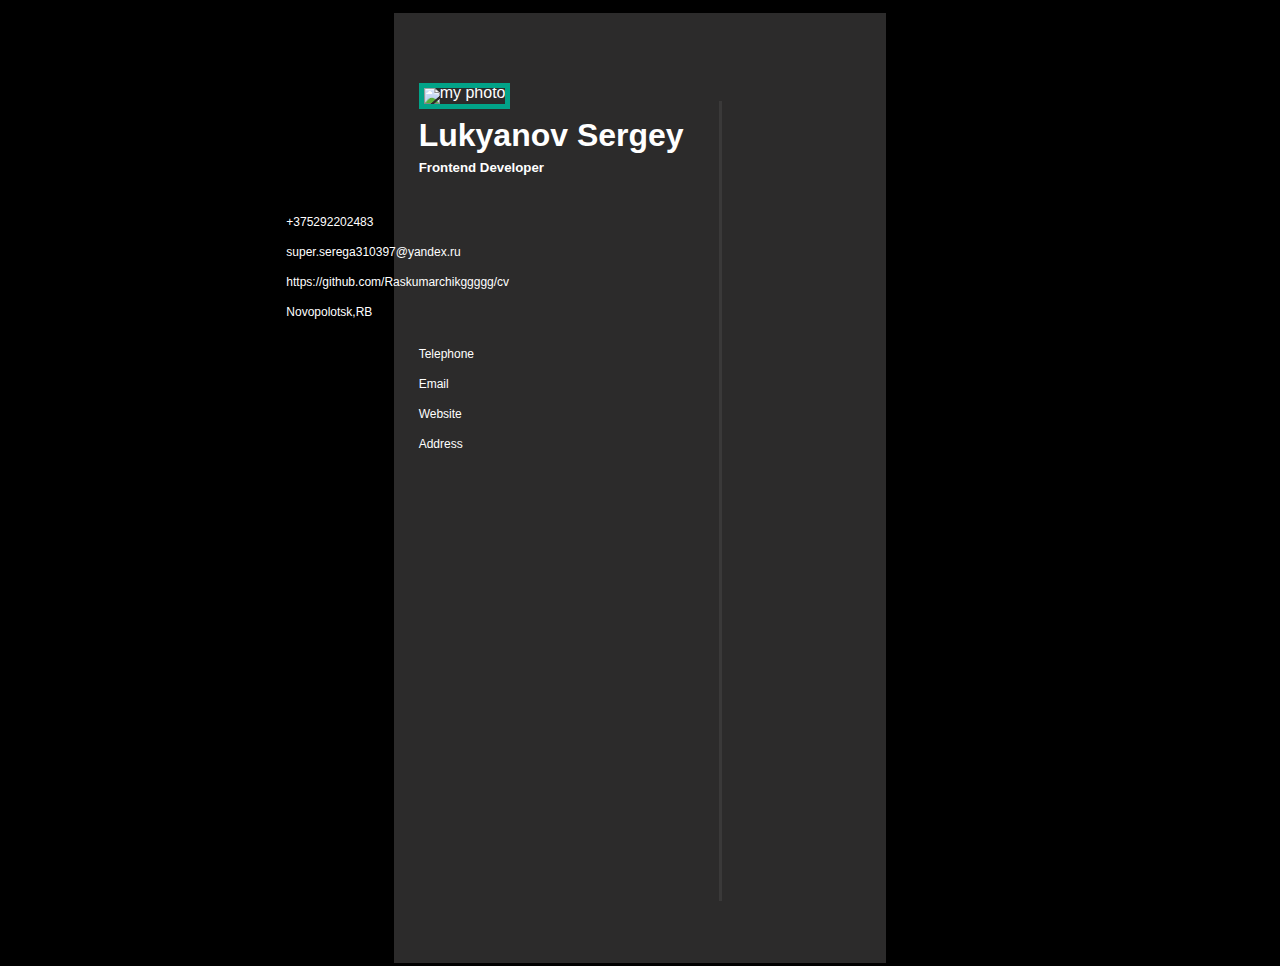
==== index.html @ 2da63798 "CV" ====
<!DOCTYPE html>
<html lang="en">
    <head>
        <meta charset="UTF-8">
        <meta name="viewport" content="width=device-width, initial-scale=1.0">
        <title>CV</title>
        <link href="style.css" rel="stylesheet" type="text/css"/>

    </head>
    <body>
        <div class="block">
            <main>
                <img src="https://sh6-cherepovec-r19.gosweb.gosuslugi.ru/netcat_files/8/148/ed_6shutterstock_151265393_1.jpg" width="130" height="130" alt="my photo">
                <h1>Lukyanov Sergey</h1>
                <h5>Frontend Developer</h5>
            </main>
            <aside>
                <p>+375292202483<br>
                super.serega310397@yandex.ru<br>
                https://github.com/Raskumarchikggggg/cv<br>
                Novopolotsk,RB</p>
            </aside>

            <article>
                <p>Telephone<br>
                    Email<br>
                    Website<br>
                    Address
                </p>
            </article>

            <div class="vertical_line">
            </div>

        </div>
    </body>
</html>
---- style.css ----
body{
    background: rgb(0, 0, 0);
    font-family: Arial, Helvetica, sans-serif;
}

.block {
    width: 37%;
    height: 880px;  /* почему нельзя поставить 100% ? */
    background:rgb(44, 43, 43);
    position: relative;
    margin-left: auto;  /* найти центр блока */
    margin-right: auto;
    top: 5px ;
    padding-left: 25px; /*для сдвига всех элементов в блоке*/
    padding-top: 70px; 

}

main{
    line-height: 10px; /*межстрочный интервал*/
    color: rgb(255, 255, 255);
}

p{
    line-height: 30px; /*межстрочный интервал*/
    color: rgb(255, 255, 255);
    font-size: 12px;
}

img{
    border: 5px solid rgb(2, 163, 136);
}

article {
    position: relative;
    margin-left: auto;
    margin-right: auto;
    word-spacing: 15px ;/**/   
}
aside {

    width: 600px;
    float: right;
    line-height: 30px;

}

.vertical_line{
    width: 3px;
    height: 800px;
    background-color: rgb(58, 57, 57);
    margin-left: 300px; /*Центр*/
    transform: rotate(180deg);    /*Повернуть вертикально */
    transform: translateY(-370px);

}
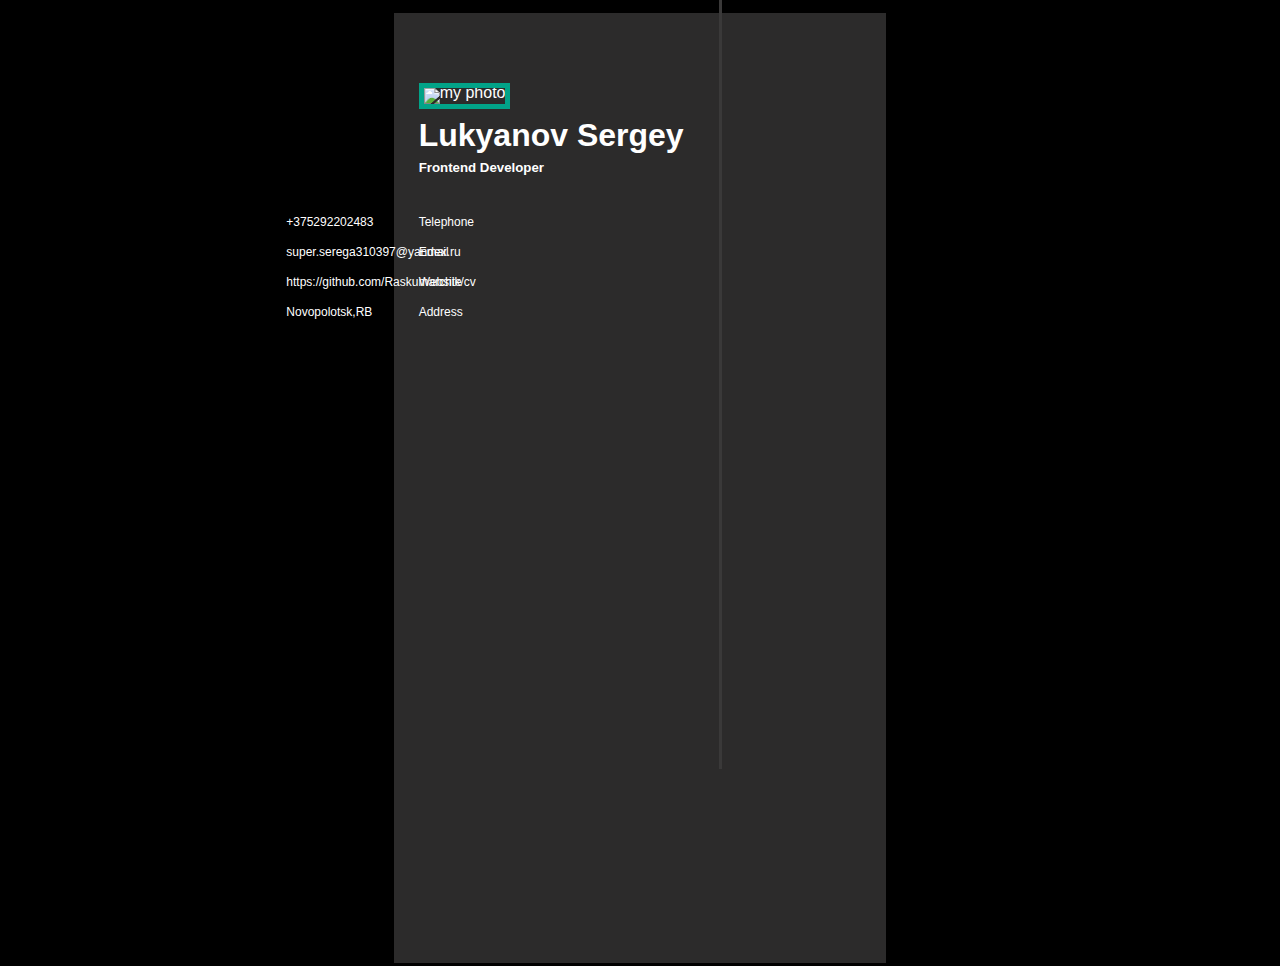
==== commit eda261b5: "test1" ====
--- a/index.html
+++ b/index.html
@@ -9,25 +9,28 @@
     </head>
     <body>
         <div class="block">
-            <main>
-                <img src="https://sh6-cherepovec-r19.gosweb.gosuslugi.ru/netcat_files/8/148/ed_6shutterstock_151265393_1.jpg" width="130" height="130" alt="my photo">
+            
+            <div class="main">
+                <img src="https://sh6-cherepovec-r19.gosweb.gosuslugi.ru/netcat_files/8/148/ed_6shutterstock_151265393_1.jpg" width="130" height="130" alt="my photo" class="img_1">
                 <h1>Lukyanov Sergey</h1>
                 <h5>Frontend Developer</h5>
-            </main>
-            <aside>
-                <p>+375292202483<br>
-                super.serega310397@yandex.ru<br>
-                https://github.com/Raskumarchikggggg/cv<br>
-                Novopolotsk,RB</p>
-            </aside>
+                </img>
+            </div>
+            
+            <div class="contacts">
+                    <p>+375292202483<br>
+                    super.serega310397@yandex.ru<br>
+                    https://github.com/Raskumarchik/cv<br>
+                    Novopolotsk,RB</p>
+            </div>
 
-            <article>
+            <div class="type_contacts">
                 <p>Telephone<br>
                     Email<br>
                     Website<br>
                     Address
                 </p>
-            </article>
+            </div>
 
             <div class="vertical_line">
             </div>
--- a/style.css
+++ b/style.css
@@ -13,36 +13,31 @@
     top: 5px ;
     padding-left: 25px; /*для сдвига всех элементов в блоке*/
     padding-top: 70px; 
-
 }
 
-main{
+.main{
     line-height: 10px; /*межстрочный интервал*/
     color: rgb(255, 255, 255);
 }
 
-p{
+.img_1{
+    border: 5px solid rgb(2, 163, 136);
+}
+
+.type_contacts {
+    position: absolute;
+    line-height: 30px; /*межстрочный интервал*/
+    color: rgb(255, 255, 255);
+    font-size: 12px;   
+}
+
+.contacts {
+    width: 600px;
+    float: right;
+    line-height: 30px;
     line-height: 30px; /*межстрочный интервал*/
     color: rgb(255, 255, 255);
     font-size: 12px;
-}
-
-img{
-    border: 5px solid rgb(2, 163, 136);
-}
-
-article {
-    position: relative;
-    margin-left: auto;
-    margin-right: auto;
-    word-spacing: 15px ;/**/   
-}
-aside {
-
-    width: 600px;
-    float: right;
-    line-height: 30px;
-
 }
 
 .vertical_line{
@@ -51,6 +46,5 @@
     background-color: rgb(58, 57, 57);
     margin-left: 300px; /*Центр*/
     transform: rotate(180deg);    /*Повернуть вертикально */
-    transform: translateY(-370px);
-
+    transform: translateY(-226px);
 }
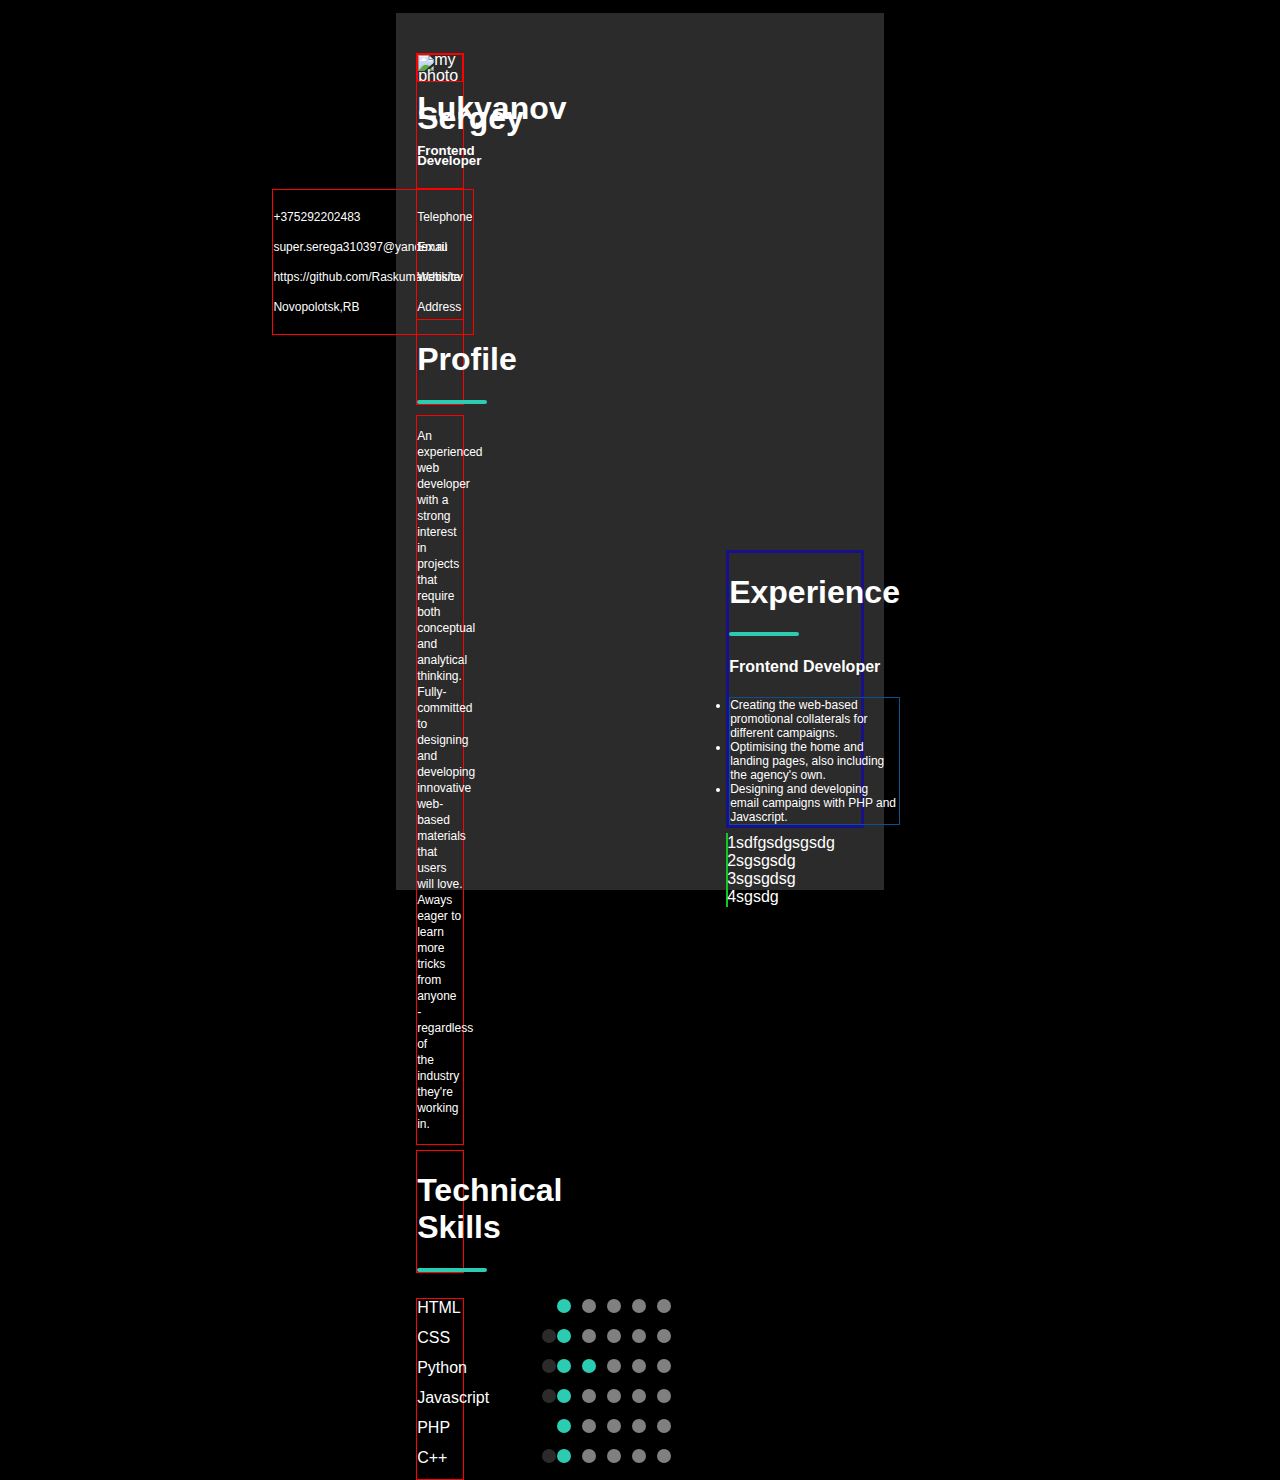
==== commit a8ed1b51: "vc" ====
--- a/index.html
+++ b/index.html
@@ -9,7 +9,7 @@
     </head>
     <body>
         <div class="block">
-            
+
             <div class="main">
                 <img src="https://sh6-cherepovec-r19.gosweb.gosuslugi.ru/netcat_files/8/148/ed_6shutterstock_151265393_1.jpg" width="130" height="130" alt="my photo" class="img_1">
                 <h1>Lukyanov Sergey</h1>
@@ -32,9 +32,65 @@
                 </p>
             </div>
 
-            <div class="vertical_line">
+            <div class="profile">
+                <h1>Profile</h1>
+                <div class="gorizont_line"></div>
+            </div>
+
+            <div class="profile_information">
+                <p>
+                    An experienced web developer with a<br>
+                    strong interest in projects that require<br>
+                    both conceptual and analytical thinking.<br>
+                    Fully-committed to designing and<br>
+                    developing innovative web-based materials<br>
+                    that users will love. Aways eager to learn<br>
+                    more tricks from anyone - regardless of<br>
+                    the industry they're working in.<br>
+                </p>
+
+            </div>
+
+
+
+            <div class="container">
+                <div class="items item_1"><h1>Technical Skills</h1></div>
+                <div class="items item_2"></div>
+            </div>
+
+            <div class="container_2">
+                <div class="item item_3">HTML</div>
+                <div class="item item_4"></div>
+                <div class="item item_5">CSS</div>
+                <div class="item item_6"></div>
+                <div class="item item_7">Python</div>
+                <div class="item item_8"></div>
+                <div class="item item_9">Javascript</div>
+                <div class="item item_10"></div>
+                <div class="item item_11">PHP</div>
+                <div class="item item_12"></div>
+                <div class="item item_13">C++</div>
+                <div class="item item_14"></div>
+            </div>
+
+            <div class="experience">
+                <div class="item item_15"><h1>Experience</h1></div>
+                <div class="item item_16"></div>
+                <h4>Frontend Developer</h4>
+                <div class="item item_17">
+                    <li>Creating the web-based promotional collaterals for different campaigns.</li>
+                    <li>Optimising the home and landing pages, also including the agency's own.</li>
+                    <li>Designing and developing email campaigns with PHP and Javascript.</li></div>
+            </div>
+
+            <div class="exp">
+                <div class="item item_18">1sdfgsdgsgsdg</div>
+                <div class="item item_19">2sgsgsdg</div>
+                <div class="item item_20">3sgsgdsg</div>
+                <div class="item item_21">4sgsdg</div>
             </div>
 
         </div>
+        
     </body>
 </html>--- a/style.css
+++ b/style.css
@@ -5,39 +5,57 @@
 
 .block {
     width: 37%;
-    height: 880px;  /* почему нельзя поставить 100% ? */
+    height: 93vh;  /* почему нельзя поставить 100% ? */
     background:rgb(44, 43, 43);
     position: relative;
     margin-left: auto;  /* найти центр блока */
     margin-right: auto;
     top: 5px ;
-    padding-left: 25px; /*для сдвига всех элементов в блоке*/
-    padding-top: 70px; 
+    padding-left: 20px; /*для сдвига всех элементов в блоке*/
+    padding-top: 40px; 
 }
 
 .main{
     line-height: 10px; /*межстрочный интервал*/
     color: rgb(255, 255, 255);
-}
-
+    margin-right: 420px;
+    border: 1px solid red;
+    
+}
+
+.img_1:hover{
+    transform: scale(1.5); 
+    border: 5px solid rgb(43, 204, 177);
+
+}
 .img_1{
-    border: 5px solid rgb(2, 163, 136);
+    border: 5px solid rgb(43, 204, 177);
+    transition: transform 0.5s;
+    border: 1px solid red;
+
 }
 
 .type_contacts {
     position: absolute;
     line-height: 30px; /*межстрочный интервал*/
     color: rgb(255, 255, 255);
-    font-size: 12px;   
+    font-size: 12px;  
+    transition: 0.2s; 
+    border: 1px solid red;
 }
 
 .contacts {
-    width: 600px;
+    margin-right:420px;
+    transition: transform 0.5s;
     float: right;
-    line-height: 30px;
     line-height: 30px; /*межстрочный интервал*/
     color: rgb(255, 255, 255);
     font-size: 12px;
+    border: 1px solid red;
+}
+
+.contacts:hover{
+    transform: scale(1.1); 
 }
 
 .vertical_line{
@@ -46,5 +64,175 @@
     background-color: rgb(58, 57, 57);
     margin-left: 300px; /*Центр*/
     transform: rotate(180deg);    /*Повернуть вертикально */
-    transform: translateY(-226px);
-}
+    transform: translateY(-600px);
+}
+
+.profile_information{
+    margin-top: 10px;
+    line-height: 30px; /*межстрочный интервал*/
+    color: rgb(255, 255, 255);
+    font-size: 12px;
+    line-height: 16px;
+    margin-right:420px;
+    border: 1px solid red;
+}
+.profile{
+    margin-top: 130px;
+    margin-right:420px;
+    color: rgb(255, 255, 255);
+    border: 1px solid red; 
+ 
+     
+}
+.gorizont_line{
+    width:70px;
+    border-bottom:4px solid rgb(43, 204, 177);
+    border-radius: 5px;
+
+}
+
+.container{
+    margin-right:420px;
+    margin-top: 5px;
+    grid-template-columns:minmax(25px, 290px);/*размер колонок*/
+    display: grid;
+    grid-auto-rows:minmax(1px, auto) ;
+    border: 1px solid red;
+}
+
+.items{
+
+    color: rgb(255, 255, 255);
+}
+
+.item_2{
+    width:70px;
+    border-bottom:4px solid rgb(43, 204, 177);
+    border-radius: 5px;
+    
+}
+
+.container_2{
+    margin-top: 25px;
+    grid-template-columns: 125px 145px;/*размер колонок*/
+    grid-auto-rows: 30px;/*размер для незаданных строк */
+    display: grid;
+    margin-right:420px;
+    border: 1px solid red;
+}
+
+.item{
+    color: rgb(255, 255, 255);
+   
+
+}
+
+.item_4{
+
+    width: 14px;
+    height: 14px;
+    border-radius: 50%;
+    box-shadow: 15px 0px 0 0 rgb(43, 204, 177),
+                40px 0px 0 0 gray,
+                65px 0px 0 0 gray,
+                90px 0px 0 0 gray,
+                115px 0px 0 0 gray;
+}
+
+.item_6{
+    background-color: rgb(44, 43, 43);
+    width: 14px;
+    height: 14px;
+    border-radius: 50%;
+    box-shadow: 15px 0px 0 0 rgb(43, 204, 177),
+                40px 0px 0 0 gray,
+                65px 0px 0 0 gray,
+                90px 0px 0 0 gray,
+                115px 0px 0 0 gray;
+}
+
+.item_8{
+    background-color: rgb(44, 43, 43);
+    width: 14px;
+    height: 14px;
+    border-radius: 50%;
+    box-shadow: 15px 0px 0 0 rgb(43, 204, 177),
+                40px 0px 0 0 rgb(43, 204, 177),
+                65px 0px 0 0 gray,
+                90px 0px 0 0 gray,
+                115px 0px 0 0 gray;
+}
+
+.item_10{
+    background-color: rgb(44, 43, 43);
+    width: 14px;
+    height: 14px;
+    border-radius: 50%;
+    box-shadow: 15px 0px 0 0 rgb(43, 204, 177),
+                40px 0px 0 0 gray,
+                65px 0px 0 0 gray,
+                90px 0px 0 0 gray,
+                115px 0px 0 0 gray;
+}
+
+.item_12{
+    width: 14px;
+    height: 14px;
+    border-radius: 50%;
+    box-shadow: 15px 0px 0 0 rgb(43, 204, 177),
+                40px 0px 0 0 gray,
+                65px 0px 0 0 gray,
+                90px 0px 0 0 gray,
+                115px 0px 0 0 gray;
+}
+
+.item_14{
+    background-color: rgb(44, 43, 43);
+    width: 14px;
+    height: 14px;
+    border-radius: 50%;
+    box-shadow: 15px 0px 0 0 rgb(43, 204, 177),
+                40px 0px 0 0 gray,
+                65px 0px 0 0 gray,
+                90px 0px 0 0 gray,
+                115px 0px 0 0 gray;
+}
+
+.experience{
+    color: rgb(255, 255, 255);
+    grid-template-columns: auto;
+    grid-auto-rows: auto;
+    display: grid;
+    justify-content: start;
+    margin-top: -930px;
+    margin-right: 20px;
+    margin-left: 310px; 
+    border: 3px solid rgb(24, 15, 138); 
+     
+
+}
+
+.item_16{
+    width:70px;
+    border-bottom:4px solid rgb(43, 204, 177);
+    border-radius: 5px;
+
+}
+
+.item_17{
+    font-size: 12px;
+    border: 1px solid rgb(17, 79, 136);
+}
+
+.exp{
+    
+    color: rgb(255, 255, 255);
+    grid-template-columns: auto;
+    grid-auto-rows: auto;
+    justify-content: start;
+    display: grid;
+    margin-top: 1%;
+    margin-right: 200px;
+    margin-left: 310px;
+    border: 1px solid rgb(17, 201, 27);
+}
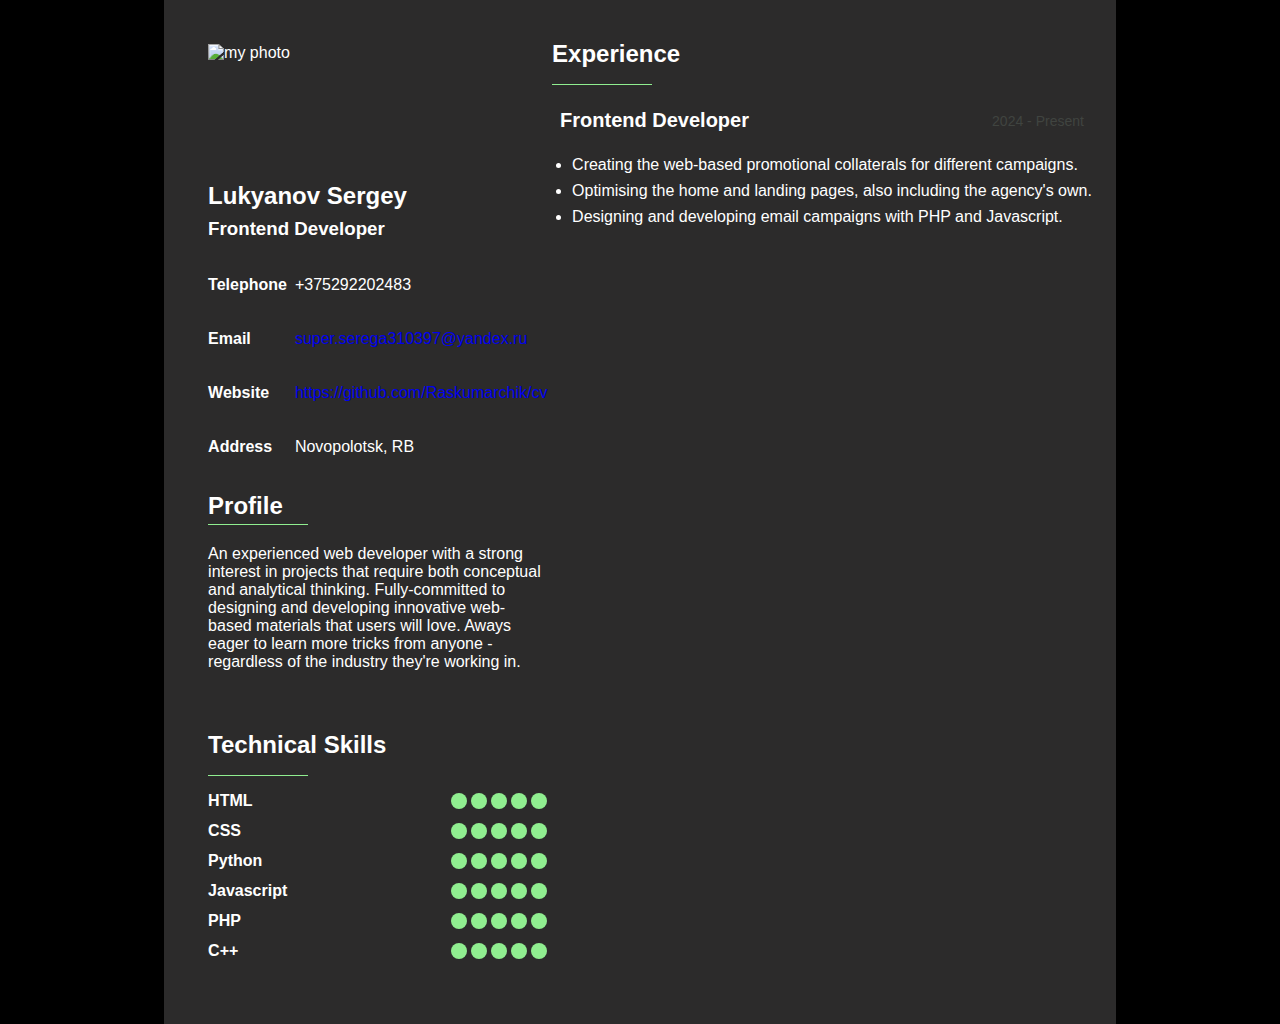
==== commit c7c133dd: "remove redundant wrappers and reorganised styles" ====
--- a/index.html
+++ b/index.html
@@ -1,96 +1,139 @@
 <!DOCTYPE html>
 <html lang="en">
-    <head>
-        <meta charset="UTF-8">
-        <meta name="viewport" content="width=device-width, initial-scale=1.0">
-        <title>CV</title>
-        <link href="style.css" rel="stylesheet" type="text/css"/>
+<head>
+    <meta charset="UTF-8">
+    <meta name="viewport" content="width=device-width, initial-scale=1.0">
+    <title>CV</title>
+    <link href="style.css" rel="stylesheet" type="text/css"/>
+</head>
+<body>
+<main class="container">
+    <aside class="sidebar">
+        <!-- Профильный блок -->
+        <section class="intro">
+            <img src="https://sh6-cherepovec-r19.gosweb.gosuslugi.ru/netcat_files/8/148/ed_6shutterstock_151265393_1.jpg"
+                 width="130" height="130" alt="my photo" class="profile-image"/>
+            <h2>Lukyanov Sergey</h2>
+            <h3>Frontend Developer</h3>
+        </section>
 
-    </head>
-    <body>
-        <div class="block">
+        <!-- Контактная информация -->
+        <section class="contacts">
+            <div class="contact-item">
+                <p class="contact-label">Telephone</p>
+                <p class="contact-value">+375292202483</p>
+            </div>
+            <div class="contact-item">
+                <p class="contact-label">Email</p>
+                <a href="mailto:super.serega310397@yandex.ru" class="contact-value">super.serega310397@yandex.ru</a>
+            </div>
+            <div class="contact-item">
+                <p class="contact-label">Website</p>
+                <a href="https://github.com/Raskumarchik/cv" target="_blank" class="contact-value">https://github.com/Raskumarchik/cv</a>
+            </div>
+            <div class="contact-item">
+                <p class="contact-label">Address</p>
+                <p class="contact-value">Novopolotsk, RB</p>
+            </div>
+        </section>
+        <section class="profile">
+            <h2>Profile</h2>
+            <hr class="gorizont_line"/>
+            <p>
+                An experienced web developer with a
+                strong interest in projects that require
+                both conceptual and analytical thinking.
+                Fully-committed to designing and
+                developing innovative web-based materials
+                that users will love. Aways eager to learn
+                more tricks from anyone - regardless of
+                the industry they're working in.
+            </p>
+        </section>
+        <section class="technical_skills">
+            <h2>Technical Skills</h2>
+            <hr class="gorizont_line"/>
+            <ul class="skills-list">
+                <li class="skill-item">
+                    <span class="skill-name">HTML</span>
+                    <div class="skill-rating">
+                        <div class="circle"></div>
+                        <div class="circle"></div>
+                        <div class="circle"></div>
+                        <div class="circle"></div>
+                        <div class="circle"></div>
+                    </div>
+                </li>
+                <li class="skill-item">
+                    <span class="skill-name">CSS</span>
+                    <div class="skill-rating">
+                        <div class="circle"></div>
+                        <div class="circle"></div>
+                        <div class="circle"></div>
+                        <div class="circle"></div>
+                        <div class="circle"></div>
+                    </div>
+                </li>
+                <li class="skill-item">
+                    <span class="skill-name">Python</span>
+                    <div class="skill-rating">
+                        <div class="circle"></div>
+                        <div class="circle"></div>
+                        <div class="circle"></div>
+                        <div class="circle"></div>
+                        <div class="circle"></div>
+                    </div>
+                </li>
+                <li class="skill-item">
+                    <span class="skill-name">Javascript</span>
+                    <div class="skill-rating">
+                        <div class="circle"></div>
+                        <div class="circle"></div>
+                        <div class="circle"></div>
+                        <div class="circle"></div>
+                        <div class="circle"></div>
+                    </div>
+                </li>
+                <li class="skill-item">
+                    <span class="skill-name">PHP</span>
+                    <div class="skill-rating">
+                        <div class="circle"></div>
+                        <div class="circle"></div>
+                        <div class="circle"></div>
+                        <div class="circle"></div>
+                        <div class="circle"></div>
+                    </div>
+                </li>
+                <li class="skill-item">
+                    <span class="skill-name">C++</span>
+                    <div class="skill-rating">
+                        <div class="circle"></div>
+                        <div class="circle"></div>
+                        <div class="circle"></div>
+                        <div class="circle"></div>
+                        <div class="circle"></div>
+                    </div>
+                </li>
+            </ul>
+        </section>
+    </aside>
 
-            <div class="main">
-                <img src="https://sh6-cherepovec-r19.gosweb.gosuslugi.ru/netcat_files/8/148/ed_6shutterstock_151265393_1.jpg" width="130" height="130" alt="my photo" class="img_1">
-                <h1>Lukyanov Sergey</h1>
-                <h5>Frontend Developer</h5>
-                </img>
+    <!-- Опыт работы -->
+    <article class="experience">
+        <h1 class="experience-title">Experience</h1>
+        <hr class="gorizont_line"/>
+        <div class="job">
+            <div class="job-header">
+                <h3 class="job-title">Frontend Developer</h3>
+                <p class="job-duration">2024 - Present</p>
             </div>
-            
-            <div class="contacts">
-                    <p>+375292202483<br>
-                    super.serega310397@yandex.ru<br>
-                    https://github.com/Raskumarchik/cv<br>
-                    Novopolotsk,RB</p>
-            </div>
-
-            <div class="type_contacts">
-                <p>Telephone<br>
-                    Email<br>
-                    Website<br>
-                    Address
-                </p>
-            </div>
-
-            <div class="profile">
-                <h1>Profile</h1>
-                <div class="gorizont_line"></div>
-            </div>
-
-            <div class="profile_information">
-                <p>
-                    An experienced web developer with a<br>
-                    strong interest in projects that require<br>
-                    both conceptual and analytical thinking.<br>
-                    Fully-committed to designing and<br>
-                    developing innovative web-based materials<br>
-                    that users will love. Aways eager to learn<br>
-                    more tricks from anyone - regardless of<br>
-                    the industry they're working in.<br>
-                </p>
-
-            </div>
-
-
-
-            <div class="container">
-                <div class="items item_1"><h1>Technical Skills</h1></div>
-                <div class="items item_2"></div>
-            </div>
-
-            <div class="container_2">
-                <div class="item item_3">HTML</div>
-                <div class="item item_4"></div>
-                <div class="item item_5">CSS</div>
-                <div class="item item_6"></div>
-                <div class="item item_7">Python</div>
-                <div class="item item_8"></div>
-                <div class="item item_9">Javascript</div>
-                <div class="item item_10"></div>
-                <div class="item item_11">PHP</div>
-                <div class="item item_12"></div>
-                <div class="item item_13">C++</div>
-                <div class="item item_14"></div>
-            </div>
-
-            <div class="experience">
-                <div class="item item_15"><h1>Experience</h1></div>
-                <div class="item item_16"></div>
-                <h4>Frontend Developer</h4>
-                <div class="item item_17">
-                    <li>Creating the web-based promotional collaterals for different campaigns.</li>
-                    <li>Optimising the home and landing pages, also including the agency's own.</li>
-                    <li>Designing and developing email campaigns with PHP and Javascript.</li></div>
-            </div>
-
-            <div class="exp">
-                <div class="item item_18">1sdfgsdgsgsdg</div>
-                <div class="item item_19">2sgsgsdg</div>
-                <div class="item item_20">3sgsgdsg</div>
-                <div class="item item_21">4sgsdg</div>
-            </div>
-
+            <ul class="job-tasks">
+                <li class="task-item">Creating the web-based promotional collaterals for different campaigns.</li>
+                <li class="task-item">Optimising the home and landing pages, also including the agency's own.</li>
+                <li class="task-item">Designing and developing email campaigns with PHP and Javascript.</li>
+            </ul>
         </div>
-        
-    </body>
-</html>+    </article>
+</main>
+</body>
+</html>
--- a/style.css
+++ b/style.css
@@ -1,238 +1,227 @@
-body{
+html, body {
+    margin: 0;
+    padding: 0;
+    display: flex;
+    justify-content: center;
+    align-items: center;
     background: rgb(0, 0, 0);
     font-family: Arial, Helvetica, sans-serif;
 }
 
-.block {
-    width: 37%;
-    height: 93vh;  /* почему нельзя поставить 100% ? */
+.container {
     background:rgb(44, 43, 43);
     position: relative;
-    margin-left: auto;  /* найти центр блока */
-    margin-right: auto;
-    top: 5px ;
-    padding-left: 20px; /*для сдвига всех элементов в блоке*/
-    padding-top: 40px; 
-}
-
-.main{
-    line-height: 10px; /*межстрочный интервал*/
-    color: rgb(255, 255, 255);
-    margin-right: 420px;
-    border: 1px solid red;
-    
-}
-
-.img_1:hover{
-    transform: scale(1.5); 
-    border: 5px solid rgb(43, 204, 177);
-
-}
-.img_1{
-    border: 5px solid rgb(43, 204, 177);
-    transition: transform 0.5s;
-    border: 1px solid red;
-
-}
-
-.type_contacts {
-    position: absolute;
-    line-height: 30px; /*межстрочный интервал*/
-    color: rgb(255, 255, 255);
-    font-size: 12px;  
-    transition: 0.2s; 
-    border: 1px solid red;
-}
-
+    width: 100%;
+    height: 100%;
+    max-width: 1280px;
+    align-content: flex-start;
+    display: grid;
+    grid-template-columns: 340px 1fr;
+    gap: 24px;
+    padding: 24px;
+    box-sizing: border-box;
+}
+
+/* Стили для aside */
+.sidebar {
+    display: grid;
+    grid-template-rows: auto auto;
+    gap: 20px;
+    background-color: rgb(44, 43, 43);
+    padding: 20px;
+    width: 100%;
+    margin: 0 auto;
+    max-width: 380px;
+    box-sizing: border-box;
+    color: white;
+}
+
+/* Профильный блок */
+.intro {
+    display: grid;
+    grid-template-columns: auto;
+    justify-items: start;
+    gap: 8px;
+}
+
+/* Стиль для изображения профиля */
+.profile-image {
+    width: 130px;
+    height: 130px;
+}
+
+/* Стили для заголовков */
+.intro h2, .intro h3 {
+    margin: 0;
+    padding: 0;
+}
+
+/* Контактная информация */
 .contacts {
-    margin-right:420px;
-    transition: transform 0.5s;
-    float: right;
-    line-height: 30px; /*межстрочный интервал*/
-    color: rgb(255, 255, 255);
-    font-size: 12px;
-    border: 1px solid red;
-}
-
-.contacts:hover{
-    transform: scale(1.1); 
-}
-
-.vertical_line{
-    width: 3px;
-    height: 800px;
-    background-color: rgb(58, 57, 57);
-    margin-left: 300px; /*Центр*/
-    transform: rotate(180deg);    /*Повернуть вертикально */
-    transform: translateY(-600px);
-}
-
-.profile_information{
-    margin-top: 10px;
-    line-height: 30px; /*межстрочный интервал*/
-    color: rgb(255, 255, 255);
-    font-size: 12px;
-    line-height: 16px;
-    margin-right:420px;
-    border: 1px solid red;
-}
-.profile{
-    margin-top: 130px;
-    margin-right:420px;
-    color: rgb(255, 255, 255);
-    border: 1px solid red; 
- 
-     
-}
-.gorizont_line{
-    width:70px;
-    border-bottom:4px solid rgb(43, 204, 177);
-    border-radius: 5px;
-
-}
-
-.container{
-    margin-right:420px;
-    margin-top: 5px;
-    grid-template-columns:minmax(25px, 290px);/*размер колонок*/
-    display: grid;
-    grid-auto-rows:minmax(1px, auto) ;
-    border: 1px solid red;
-}
-
-.items{
-
-    color: rgb(255, 255, 255);
-}
-
-.item_2{
-    width:70px;
-    border-bottom:4px solid rgb(43, 204, 177);
-    border-radius: 5px;
-    
-}
-
-.container_2{
-    margin-top: 25px;
-    grid-template-columns: 125px 145px;/*размер колонок*/
-    grid-auto-rows: 30px;/*размер для незаданных строк */
-    display: grid;
-    margin-right:420px;
-    border: 1px solid red;
-}
-
-.item{
-    color: rgb(255, 255, 255);
-   
-
-}
-
-.item_4{
-
-    width: 14px;
-    height: 14px;
-    border-radius: 50%;
-    box-shadow: 15px 0px 0 0 rgb(43, 204, 177),
-                40px 0px 0 0 gray,
-                65px 0px 0 0 gray,
-                90px 0px 0 0 gray,
-                115px 0px 0 0 gray;
-}
-
-.item_6{
-    background-color: rgb(44, 43, 43);
-    width: 14px;
-    height: 14px;
-    border-radius: 50%;
-    box-shadow: 15px 0px 0 0 rgb(43, 204, 177),
-                40px 0px 0 0 gray,
-                65px 0px 0 0 gray,
-                90px 0px 0 0 gray,
-                115px 0px 0 0 gray;
-}
-
-.item_8{
-    background-color: rgb(44, 43, 43);
-    width: 14px;
-    height: 14px;
-    border-radius: 50%;
-    box-shadow: 15px 0px 0 0 rgb(43, 204, 177),
-                40px 0px 0 0 rgb(43, 204, 177),
-                65px 0px 0 0 gray,
-                90px 0px 0 0 gray,
-                115px 0px 0 0 gray;
-}
-
-.item_10{
-    background-color: rgb(44, 43, 43);
-    width: 14px;
-    height: 14px;
-    border-radius: 50%;
-    box-shadow: 15px 0px 0 0 rgb(43, 204, 177),
-                40px 0px 0 0 gray,
-                65px 0px 0 0 gray,
-                90px 0px 0 0 gray,
-                115px 0px 0 0 gray;
-}
-
-.item_12{
-    width: 14px;
-    height: 14px;
-    border-radius: 50%;
-    box-shadow: 15px 0px 0 0 rgb(43, 204, 177),
-                40px 0px 0 0 gray,
-                65px 0px 0 0 gray,
-                90px 0px 0 0 gray,
-                115px 0px 0 0 gray;
-}
-
-.item_14{
-    background-color: rgb(44, 43, 43);
-    width: 14px;
-    height: 14px;
-    border-radius: 50%;
-    box-shadow: 15px 0px 0 0 rgb(43, 204, 177),
-                40px 0px 0 0 gray,
-                65px 0px 0 0 gray,
-                90px 0px 0 0 gray,
-                115px 0px 0 0 gray;
-}
-
-.experience{
-    color: rgb(255, 255, 255);
-    grid-template-columns: auto;
-    grid-auto-rows: auto;
-    display: grid;
-    justify-content: start;
-    margin-top: -930px;
-    margin-right: 20px;
-    margin-left: 310px; 
-    border: 3px solid rgb(24, 15, 138); 
-     
-
-}
-
-.item_16{
-    width:70px;
-    border-bottom:4px solid rgb(43, 204, 177);
-    border-radius: 5px;
-
-}
-
-.item_17{
-    font-size: 12px;
-    border: 1px solid rgb(17, 79, 136);
-}
-
-.exp{
-    
-    color: rgb(255, 255, 255);
-    grid-template-columns: auto;
-    grid-auto-rows: auto;
-    justify-content: start;
-    display: grid;
-    margin-top: 1%;
-    margin-right: 200px;
-    margin-left: 310px;
-    border: 1px solid rgb(17, 201, 27);
-}
+    display: grid;
+    grid-template-columns: 1fr 1fr;
+    gap: 4px 8px;
+    align-items: center;
+    justify-content: center;
+}
+
+/* Контактные элементы */
+.contact-item {
+    display: contents;
+}
+
+.contact-label {
+    font-weight: bold;
+}
+
+.contact-value {
+    word-wrap: break-word;
+}
+
+.contacts a {
+    text-decoration: none;
+}
+
+.contacts a:hover {
+    text-decoration: underline;
+}
+.profile {
+    display: grid;
+    grid-template-rows: auto auto auto; /* Заголовок, линия, текст */
+    gap: 4px; /* Вертикальный отступ между элементами */
+    color: white;
+    justify-content: left;
+}
+
+/* Заголовок профиля */
+.profile h2 {
+    margin: 0;
+}
+
+/* Разделительная линия */
+.gorizont_line {
+    text-align: left;
+    width: 100px;
+    height: 3px;
+    background-color: #90ee90;
+    margin: 0 0 4px 0; /* Убираем боковые отступы и добавляем отступ снизу */
+    border: none;
+}
+
+.profile p {
+    margin: 0;
+    padding: 0;
+}
+
+/* Основной стиль для секции */
+.technical_skills {
+    margin: 20px 0;
+    color: white;
+}
+
+/* Стили для заголовка */
+.technical_skills h2 {
+    margin-bottom: 16px;
+}
+
+/* Стили для списка скиллов */
+.skills-list {
+    list-style: none;
+    padding: 0;
+    margin: 16px 0 0;
+    display: grid;
+    grid-template-columns: 1fr; /* Одна колонка для маленьких экранов */
+    gap: 12px;
+}
+
+.skill-item {
+    display: grid;
+    grid-template-columns: 1fr auto; /* Название скилла и рейтинги */
+    align-items: center;
+    gap: 8px; /* Отступ между названием и рейтингом */
+}
+
+.skill-name {
+    font-size: 16px;
+    font-weight: bold;
+}
+
+.skill-rating {
+    display: grid;
+    grid-template-columns: repeat(5, 1fr); /* 5 колонок для кружочков */
+    gap: 4px; /* Отступы между кружочками */
+}
+
+
+.circle {
+    width: 16px; /* Высота и ширина */
+    height: 16px;
+    background-color: #90ee90; /* Нежный зеленый цвет */
+    border-radius: 50%; /* Круглая форма */
+}
+
+
+/* Основной стиль для секции опыта работы */
+.experience {
+    margin: 0;
+    color: white;
+}
+
+/* Заголовок секции */
+.experience-title {
+    font-size: 24px;
+    margin-bottom: 16px;
+}
+
+/* Горизонтальная линия */
+.gorizont_line {
+    width: 100px;
+    height: 1px;
+    background-color: #90ee90; /* Нежный зеленый цвет */
+    margin: 0 0 16px 0;
+    border: none;
+}
+
+/* Стили для блока работы */
+.job {
+    margin-top: 16px;
+}
+
+/* Стили для заголовка и даты */
+.job-header {
+    display: flex;
+    justify-content: space-between; /* Размещаем заголовок и дату по краям */
+    align-items: center;
+    padding: 8px;
+}
+
+/* Название работы (позиции) */
+.job-title {
+    font-size: 20px;
+    margin: 0;
+}
+
+/* Дата работы */
+.job-duration {
+    font-size: 14px;
+    color: #404440;
+    margin: 0;
+}
+
+/* Список задач */
+.job-tasks {
+    list-style-type: disc;
+    margin-left: 20px;
+    padding: 0;
+}
+
+/* Элементы списка задач */
+.task-item {
+    margin-bottom: 8px;
+    color: white;
+}
+
+/* Белые маркеры для элементов списка */
+.job-tasks .task-item::marker {
+    color: white; /* Цвет маркера */
+}
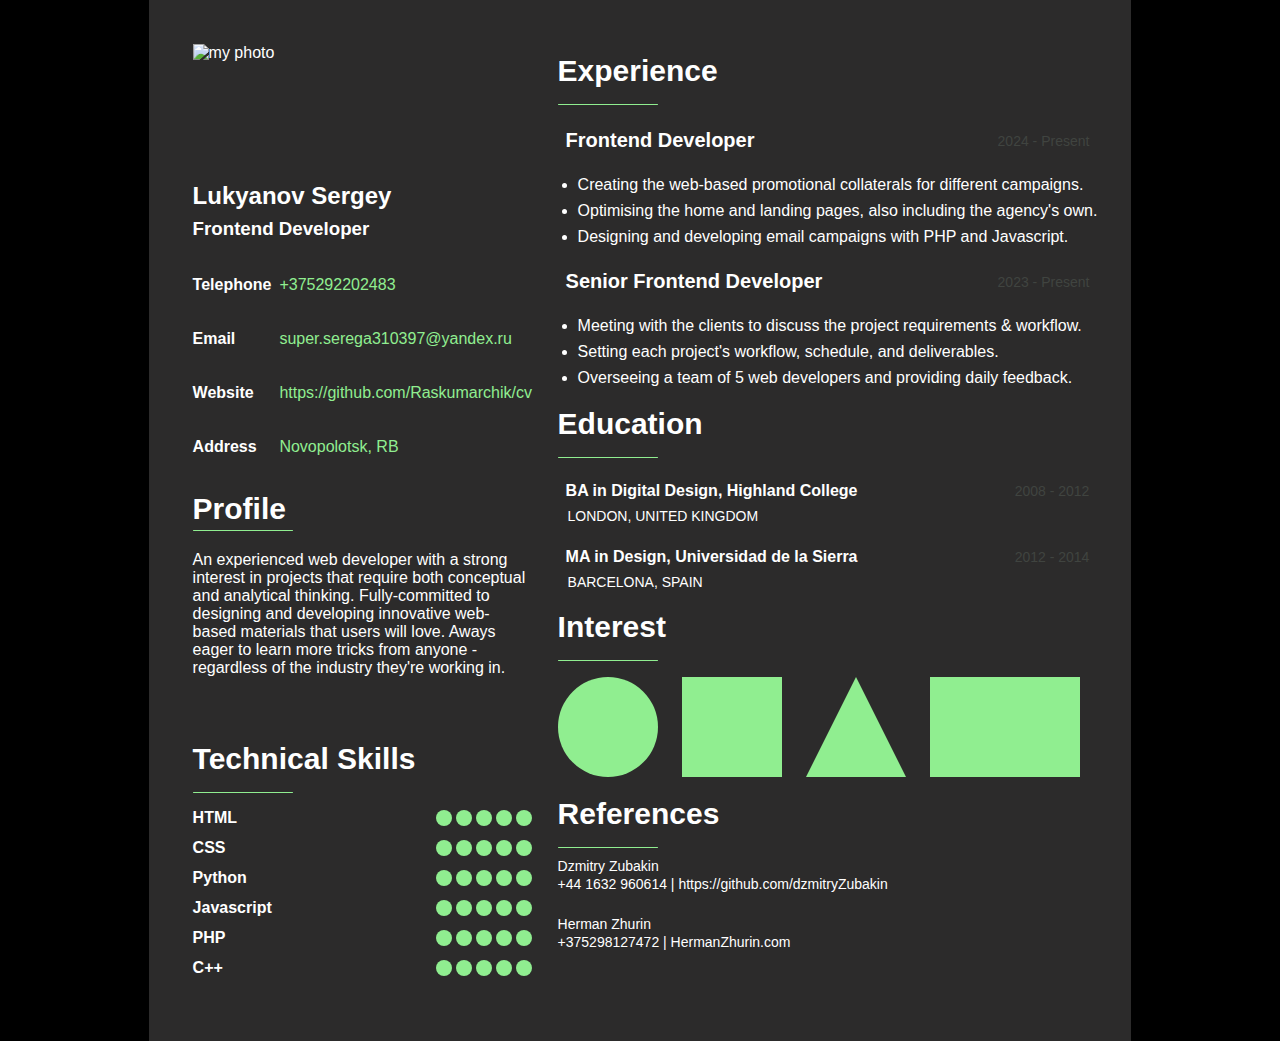
==== commit 1eed86be: "2" ====
--- a/index.html
+++ b/index.html
@@ -3,13 +3,14 @@
 <head>
     <meta charset="UTF-8">
     <meta name="viewport" content="width=device-width, initial-scale=1.0">
-    <title>CV</title>
+    <title>New</title>
     <link href="style.css" rel="stylesheet" type="text/css"/>
 </head>
 <body>
 <main class="container">
+    <!-- Боковая панель -->
     <aside class="sidebar">
-        <!-- Профильный блок -->
+        <!-- Профильный блок-->
         <section class="intro">
             <img src="https://sh6-cherepovec-r19.gosweb.gosuslugi.ru/netcat_files/8/148/ed_6shutterstock_151265393_1.jpg"
                  width="130" height="130" alt="my photo" class="profile-image"/>
@@ -47,7 +48,7 @@
                 developing innovative web-based materials
                 that users will love. Aways eager to learn
                 more tricks from anyone - regardless of
-                the industry they're working in.
+                the industry they're working in. 
             </p>
         </section>
         <section class="technical_skills">
@@ -132,8 +133,62 @@
                 <li class="task-item">Optimising the home and landing pages, also including the agency's own.</li>
                 <li class="task-item">Designing and developing email campaigns with PHP and Javascript.</li>
             </ul>
-        </div>
+            <div class="job-header">
+                <h3 class="job-title">Senior Frontend Developer</h3>
+                <p class="job-duration">2023 - Present</p>
+            </div>
+            <ul class="job-tasks">
+                <li class="task-item">Meeting with the clients to discuss the project requirements & workflow.</li>
+                <li class="task-item">Setting each project's workflow, schedule, and deliverables.</li>
+                <li class="task-item">Overseeing a team of 5 web developers and providing daily feedback.</li>
+            </ul>
+
+        <!-- Образование -->
+        <section class="education">
+            <h1 class="education-title">Education</h1>
+            <hr class="gorizont_line"/>
+            <div class="educat">
+                <div class="educat-header">
+                    <h3 class="educat-title">BA in Digital Design, Highland College</h3>
+                    <p class="educat-duration">2008 - 2012</p>
+                </div>
+                <p class="educat-country">LONDON, UNITED KINGDOM</p>
+                <div class="educat-2-header">
+                    <h3 class="educat-title">MA in Design, Universidad de la Sierra</h3>
+                    <p class="educat-duration">2012 - 2014</p>
+                </div>
+                <p class="educat-country">BARCELONA, SPAIN</p>
+            </div>
+        </section>
+
+        <!-- Интересы -->
+        <section class="interest">
+            <h1 class="interest-title">Interest</h1>
+            <hr class="gorizont_line"/>
+            <div class="shape-container">
+                <div class="circle2"></div>
+                <div class="square"></div>
+                <div class="triangle"></div>
+                <div class="rectangle"></div>
+            </div>
+        </section>
+
+        <!-- Рекомендации -->
+        <section class="references">
+            <h1 class="references-title">References</h1>
+            <hr class="gorizont_line"/>
+            <div class="references-item">
+                <p class="name">Dzmitry Zubakin</p>
+                <p class="telephone-email">+44 1632 960614 | https://github.com/dzmitryZubakin</p>
+            </div> 
+            <div class="references-item2">
+                <p class="name">Herman Zhurin</p>
+                <p class="telephone-email">+375298127472 | HermanZhurin.com</p>
+            </div>   
+        </section>
     </article>
+
 </main>
+    
 </body>
-</html>
+</html>--- a/style.css
+++ b/style.css
@@ -1,45 +1,44 @@
 html, body {
-    margin: 0;
-    padding: 0;
-    display: flex;
-    justify-content: center;
-    align-items: center;
+    margin: 0; /*Устанавливает внешние отступы*/
+    padding: 0; /*Устанавливает внутренние отступы*/
+    display: flex; /*Устанавливает элемент как контейнер flexbox*/
+    justify-content: center; /* Центрирует элементы по горизонтали */
+    align-items: center; /* Центрирует элементы по вертикали */
     background: rgb(0, 0, 0);
     font-family: Arial, Helvetica, sans-serif;
 }
 
 .container {
-    background:rgb(44, 43, 43);
-    position: relative;
+    background: rgb(44, 43, 43);
+    position: relative; /*устанавливает элемент в относительное позиционирование относительно его нормального потока*/
     width: 100%;
     height: 100%;
-    max-width: 1280px;
-    align-content: flex-start;
-    display: grid;
-    grid-template-columns: 340px 1fr;
-    gap: 24px;
+    max-width: 1280px; /*Максимальная ширина*/
+    align-content: flex-start; /*Выравниваются к началу*/
+    display: grid;
+    grid-template-columns: 340px 1fr; /*Определения структуры колонок в грид-контейнере*/
+    gap: 35px; /*Установка расстояния между элементами внутри контейнера*/
     padding: 24px;
-    box-sizing: border-box;
 }
 
 /* Стили для aside */
 .sidebar {
     display: grid;
-    grid-template-rows: auto auto;
+    grid-template-rows: auto auto; /*сетка будет состоять из двух строк, и высота каждой строки будет автоматически определяться*/
     gap: 20px;
     background-color: rgb(44, 43, 43);
     padding: 20px;
     width: 100%;
-    margin: 0 auto;
+    margin: 0 auto; /*центрирования блоков по горизонтали в контейнере*/
     max-width: 380px;
-    box-sizing: border-box;
+    box-sizing: border-box; /*определяет, как ширина и высота элемента учитывают внутренние отступы и границы.*/
     color: white;
 }
 
 /* Профильный блок */
 .intro {
     display: grid;
-    grid-template-columns: auto;
+    grid-template-columns: auto; /*определения структуры колонок в сетке*/
     justify-items: start;
     gap: 8px;
 }
@@ -59,33 +58,35 @@
 /* Контактная информация */
 .contacts {
     display: grid;
-    grid-template-columns: 1fr 1fr;
+    grid-template-columns: 1fr 1fr; /*определения структуры колонок в сетке*/
     gap: 4px 8px;
-    align-items: center;
-    justify-content: center;
+    align-items: center; /*управляет выравниванием элементов внутри ячеек сетки по вертикали*/
+    justify-content: center; /* Центрирует элементы по горизонтали */
 }
 
 /* Контактные элементы */
 .contact-item {
-    display: contents;
+    display: contents; /* позволяет элементу исчезнуть из визуального потока, при этом сохраняя его дочерние элементы*/
 }
 
 .contact-label {
-    font-weight: bold;
+    font-weight: bold; /*Шрифт жирный*/
 }
 
 .contact-value {
-    word-wrap: break-word;
+    color: #90ee90;
+    word-wrap: break-word; /* Разрывать слова при необходимости */
 }
 
 .contacts a {
-    text-decoration: none;
-}
-
-.contacts a:hover {
-    text-decoration: underline;
-}
-.profile {
+    text-decoration: none; /*используется для удаления текстовых украшений, таких как подчеркивание*/
+}
+
+.contacts a:hover { /*это псевдокласс, который применяет стили к ссылкам, когда на них наводят курсор мыши.*/
+    text-decoration: underline;/*Это правило добавит подчеркивание к гиперссылкам*/
+}
+
+.profile{
     display: grid;
     grid-template-rows: auto auto auto; /* Заголовок, линия, текст */
     gap: 4px; /* Вертикальный отступ между элементами */
@@ -95,6 +96,7 @@
 
 /* Заголовок профиля */
 .profile h2 {
+    font-size: 30px;
     margin: 0;
 }
 
@@ -103,9 +105,10 @@
     text-align: left;
     width: 100px;
     height: 3px;
+    border-radius: 1px;
     background-color: #90ee90;
     margin: 0 0 4px 0; /* Убираем боковые отступы и добавляем отступ снизу */
-    border: none;
+    border: none; /*для удаления всех границ у элемента*/
 }
 
 .profile p {
@@ -115,23 +118,24 @@
 
 /* Основной стиль для секции */
 .technical_skills {
-    margin: 20px 0;
+    margin: 20px 0; /*Внешние отступы сверху и снизу (20px) и справа слева (0px)*/
     color: white;
 }
 
 /* Стили для заголовка */
 .technical_skills h2 {
-    margin-bottom: 16px;
+    font-size: 30px;
+    margin-bottom: 16px; /*Отступ снизу*/
 }
 
 /* Стили для списка скиллов */
 .skills-list {
-    list-style: none;
+    list-style: none;/*управляет отображением маркеров и нумерации элементов списка. Значение none указывает, что маркеры (или номера) не должны отображаться.*/
     padding: 0;
-    margin: 16px 0 0;
+    margin: 16px 0 0; /*сверху, саправа, снизу*/
     display: grid;
     grid-template-columns: 1fr; /* Одна колонка для маленьких экранов */
-    gap: 12px;
+    gap: 12px; /* Расстояние между элементами */
 }
 
 .skill-item {
@@ -152,24 +156,22 @@
     gap: 4px; /* Отступы между кружочками */
 }
 
-
 .circle {
     width: 16px; /* Высота и ширина */
     height: 16px;
-    background-color: #90ee90; /* Нежный зеленый цвет */
+    background-color: #90ee90;
     border-radius: 50%; /* Круглая форма */
 }
-
 
 /* Основной стиль для секции опыта работы */
 .experience {
-    margin: 0;
+    margin: 10px;
     color: white;
 }
 
 /* Заголовок секции */
 .experience-title {
-    font-size: 24px;
+    font-size: 30px;
     margin-bottom: 16px;
 }
 
@@ -186,7 +188,6 @@
 .job {
     margin-top: 16px;
 }
-
 /* Стили для заголовка и даты */
 .job-header {
     display: flex;
@@ -225,3 +226,120 @@
 .job-tasks .task-item::marker {
     color: white; /* Цвет маркера */
 }
+
+.education {
+    margin: 0;
+    color: white;
+}
+
+.education-title {
+    font-size: 30px;
+    margin-bottom: 16px;
+}
+
+.educat {
+    margin-top: 16px;
+}
+
+.educat-header {
+    display: flex;
+    justify-content: space-between; /* Размещаем заголовок и дату по краям */
+    align-items: center;
+    padding: 8px;
+}
+
+/* Название работы (позиции) */
+.educat-title {
+    font-size: 20px;
+    margin: 0;
+}
+
+/* Дата работы */
+.educat-duration {
+    font-size: 14px;
+    color: #404440;
+    margin: 0;
+}
+
+.educat-title{
+    font-size: 16px;
+    margin: 0;
+}
+
+.educat-country {
+    font-size: 14px;
+    margin: 0;
+    margin-left: 10px;
+}
+.educat-2-header {
+    margin-top: 16px;
+    display: flex;
+    justify-content: space-between; /* Размещаем заголовок и дату по краям */
+    align-items: center;
+    padding: 8px;
+}
+
+.interest {
+    margin: 0;
+    color: white;
+}
+.interest-title{
+    font-size: 30px;
+    margin-bottom: 16px;
+}
+
+.shape-container {
+    display: flex;
+    gap: 24px;
+}
+
+.circle2 {
+    width: 100px;
+    height: 100px;
+    border-radius: 50%;
+    background-color: #90ee90;
+}
+
+.square {
+    width: 100px;
+    height: 100px;
+    background-color: #90ee90;
+}
+
+.rectangle {
+    width: 150px;
+    height: 100px;
+    background-color: #90ee90;
+}
+
+.triangle {
+    width: 0;
+    height: 0;
+    border-left: 50px solid transparent;
+    border-right: 50px solid transparent;
+    border-bottom: 100px solid #90ee90;
+    position: relative;
+}
+
+.references{
+    margin: 0;
+    color: white;
+}
+
+.references-title{
+    font-size: 30px;
+    margin-bottom: 16px;
+}
+
+.references-item{
+    font-size: 14px;
+    margin: 0;
+    line-height: 4px;
+}
+
+.references-item2{
+    padding-top: 8px;
+    font-size: 14px;
+    margin: 0;
+    line-height: 4px;
+}